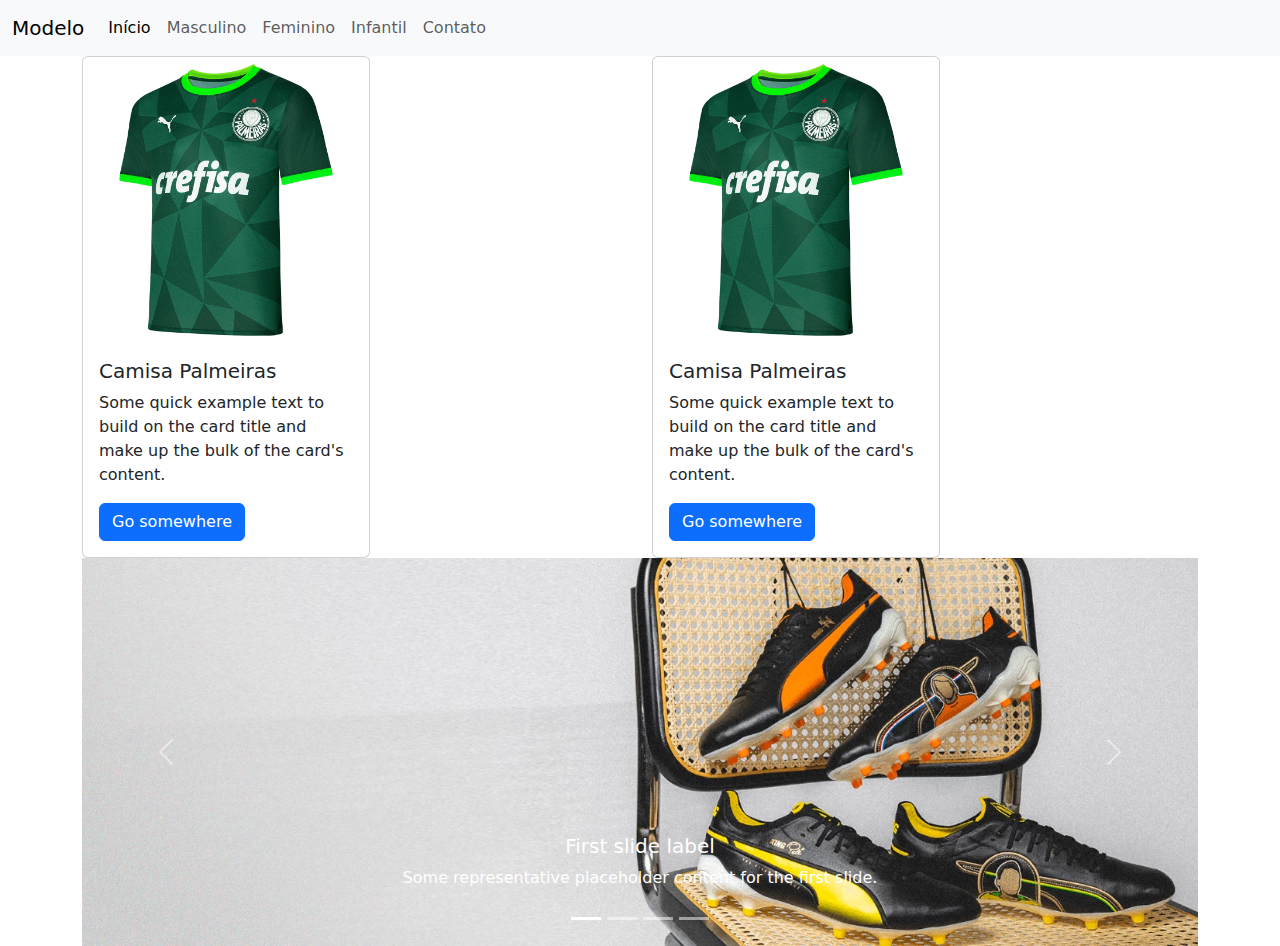
==== index.html @ ab36345a "Primeiro commit" ====
<!DOCTYPE html>
<html lang="pt-br">
<head>
    <meta charset="UTF-8">
    <meta name="viewport" content="width=device-width, initial-scale=1.0">
    <title>Aula 07/03/2024</title>
    <link href="https://cdn.jsdelivr.net/npm/bootstrap@5.3.3/dist/css/bootstrap.min.css" rel="stylesheet" integrity="sha384-QWTKZyjpPEjISv5WaRU9OFeRpok6YctnYmDr5pNlyT2bRjXh0JMhjY6hW+ALEwIH" crossorigin="anonymous">
    <link rel="stylesheet" href="meuestilo.css">
</head>
<body>
    <nav class="navbar navbar-expand-lg bg-body-tertiary">
        <div class="container-fluid">
          <a class="navbar-brand" href="#">Modelo</a>
          <button class="navbar-toggler" type="button" data-bs-toggle="collapse" data-bs-target="#navbarSupportedContent" aria-controls="navbarSupportedContent" aria-expanded="false" aria-label="Toggle navigation">
            <span class="navbar-toggler-icon"></span>
          </button>
          <div class="collapse navbar-collapse" id="navbarSupportedContent">
            <ul class="navbar-nav me-auto mb-2 mb-lg-0">
              <li class="nav-item">
                <a class="nav-link active" aria-current="page" href="index.html">Início</a>
              </li>
              <li class="nav-item">
                <a class="nav-link" href="masculino.html">Masculino</a>
              </li>
              <li class="nav-item">
                <a class="nav-link" href="feminino.html">Feminino</a>
              </li>
              <li class="nav-item">
                <a class="nav-link" href="infantil.html">Infantil</a>
              </li>
              <li class="nav-item">
                <a class="nav-link" href="contato.html">Contato</a>
              </li> 
            </ul>
            
          </div>
        </div>
    </nav>

    <div class="container">
        <div class="row">
            <div class="col">
                <div class="card" style="width: 18rem;">
                    <img src="img/palmeiras.png" class="card-img-top" alt="...">
                    <div class="card-body">
                      <h5 class="card-title">Camisa Palmeiras</h5>
                      <p class="card-text">Some quick example text to build on the card title and make up the bulk of the card's content.</p>
                      <a href="#" class="btn btn-primary">Go somewhere</a>
                    </div>
                </div>
            </div>

            <div class="col">
                <div class="card" style="width: 18rem;">
                    <img src="img/palmeiras.png" class="card-img-top" alt="...">
                    <div class="card-body">
                      <h5 class="card-title">Camisa Palmeiras</h5>
                      <p class="card-text">Some quick example text to build on the card title and make up the bulk of the card's content.</p>
                      <a href="#" class="btn btn-primary">Go somewhere</a>
                    </div>
                </div>
            </div>
        </div>

        <div id="carouselExampleCaptions" class="carousel slide">
            <div class="carousel-indicators">
              <button type="button" data-bs-target="#carouselExampleCaptions" data-bs-slide-to="0" class="active" aria-current="true" aria-label="Slide 1"></button>
              <button type="button" data-bs-target="#carouselExampleCaptions" data-bs-slide-to="1" aria-label="Slide 2"></button>
              <button type="button" data-bs-target="#carouselExampleCaptions" data-bs-slide-to="2" aria-label="Slide 3"></button>
              <button type="button" data-bs-target="#carouselExampleCaptions" data-bs-slide-to="3" aria-label="Slide 3"></button>
            </div>
            <div class="carousel-inner">
              <div class="carousel-item active">
                <img src="img/img_1.webp" class="d-block w-100" alt="...">
                <div class="carousel-caption d-none d-md-block">
                  <h5>First slide label</h5>
                  <p>Some representative placeholder content for the first slide.</p>
                </div>
              </div>
              <div class="carousel-item">
                <img src="img/img_2.webp" class="d-block w-100" alt="...">
                <div class="carousel-caption d-none d-md-block">
                  <h5>Second slide label</h5>
                  <p>Some representative placeholder content for the second slide.</p>
                </div>
              </div>
              <div class="carousel-item">
                <img src="img/img_3.webp" class="d-block w-100" alt="...">
                <div class="carousel-caption d-none d-md-block">
                  <h5>Third slide label</h5>
                  <p>Some representative placeholder content for the third slide.</p>
                </div>
              </div>
              <div class="carousel-item">
                <img src="img/img_4.webp" class="d-block w-100" alt="...">
                <div class="carousel-caption d-none d-md-block">
                  <h5>Third slide label</h5>
                  <p>Some representative placeholder content for the third slide.</p>
                </div>
              </div>
            </div>
            <button class="carousel-control-prev" type="button" data-bs-target="#carouselExampleCaptions" data-bs-slide="prev">
              <span class="carousel-control-prev-icon" aria-hidden="true"></span>
              <span class="visually-hidden">Previous</span>
            </button>
            <button class="carousel-control-next" type="button" data-bs-target="#carouselExampleCaptions" data-bs-slide="next">
              <span class="carousel-control-next-icon" aria-hidden="true"></span>
              <span class="visually-hidden">Next</span>
            </button>
          </div>
    </div>
   

</body>
<script src="https://cdn.jsdelivr.net/npm/bootstrap@5.3.3/dist/js/bootstrap.bundle.min.js" integrity="sha384-YvpcrYf0tY3lHB60NNkmXc5s9fDVZLESaAA55NDzOxhy9GkcIdslK1eN7N6jIeHz" crossorigin="anonymous"></script>
</html>
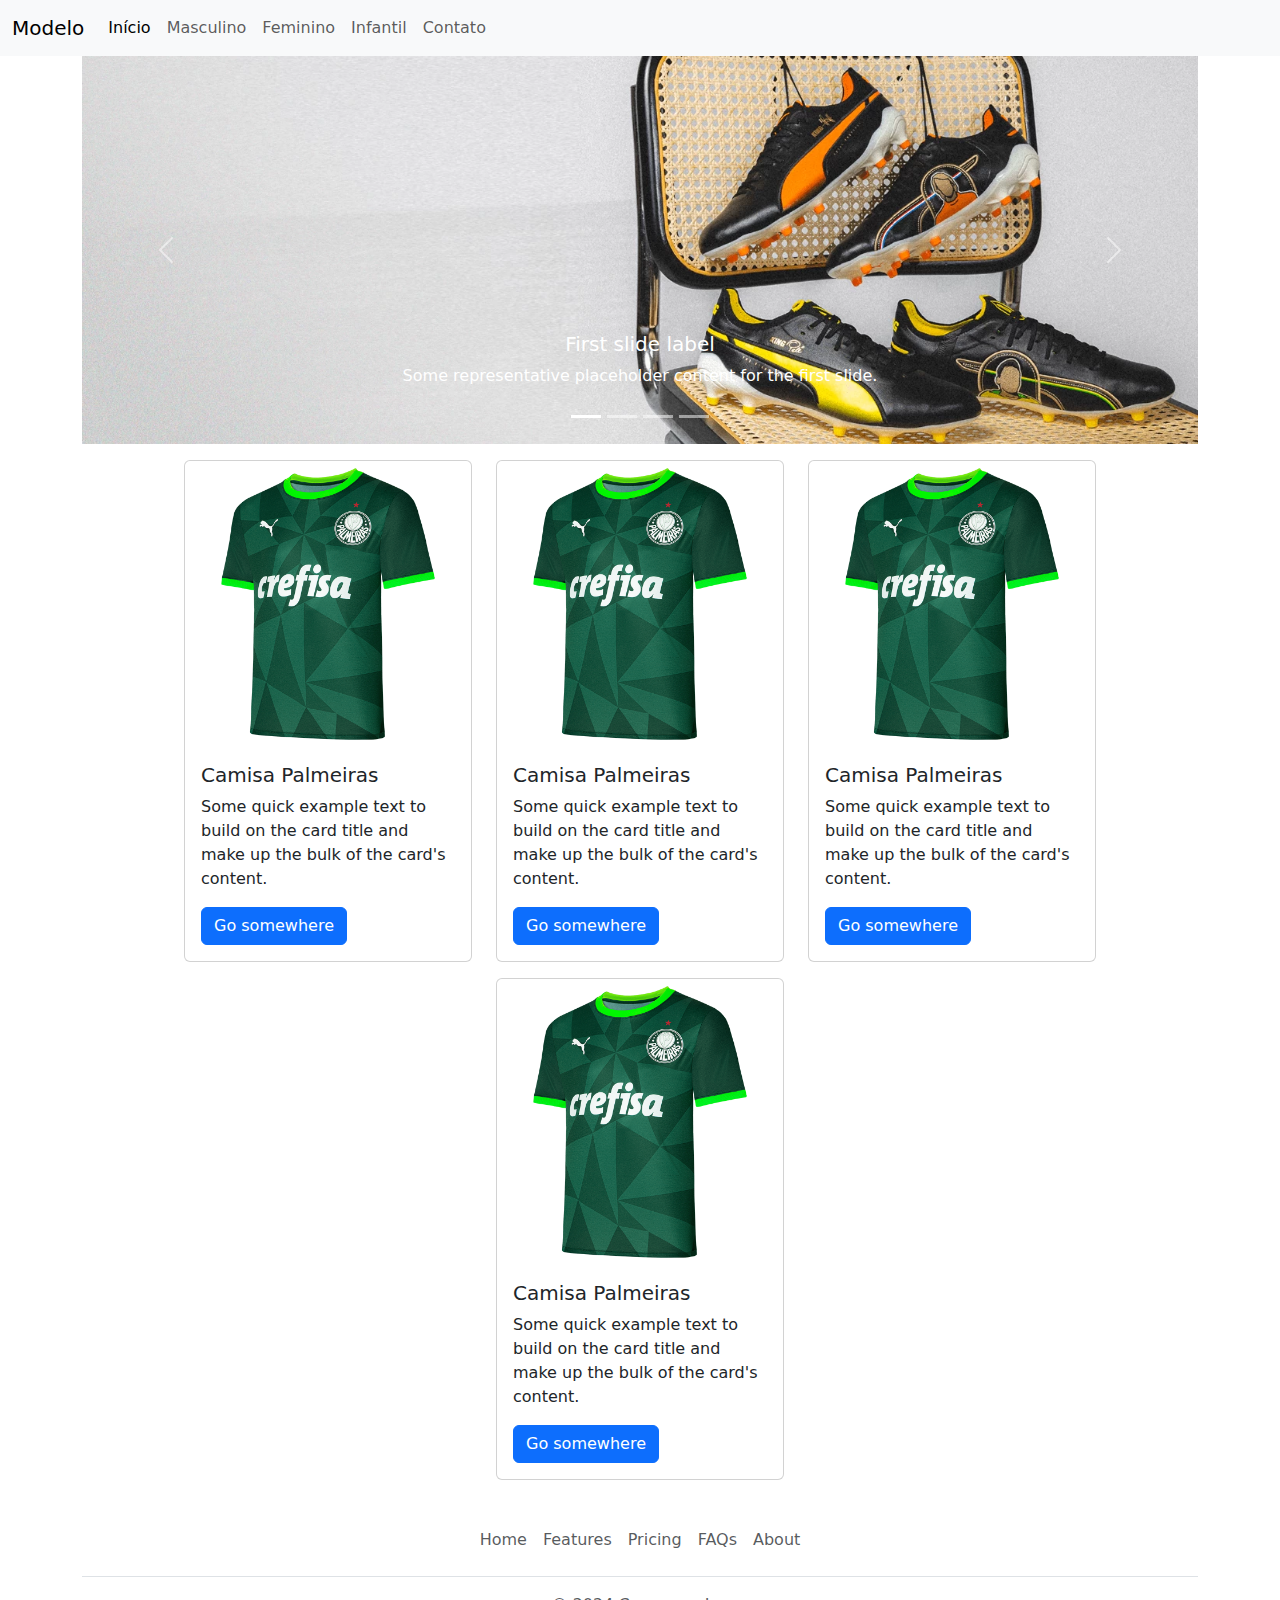
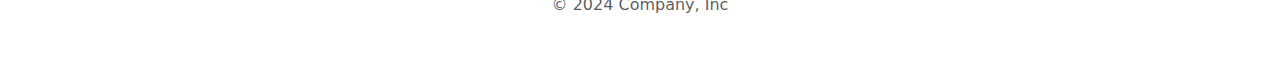
==== commit 0dbd7d12: "Atualização" ====
--- a/index.html
+++ b/index.html
@@ -1,116 +1,174 @@
 <!DOCTYPE html>
 <html lang="pt-br">
+
 <head>
-    <meta charset="UTF-8">
-    <meta name="viewport" content="width=device-width, initial-scale=1.0">
-    <title>Aula 07/03/2024</title>
-    <link href="https://cdn.jsdelivr.net/npm/bootstrap@5.3.3/dist/css/bootstrap.min.css" rel="stylesheet" integrity="sha384-QWTKZyjpPEjISv5WaRU9OFeRpok6YctnYmDr5pNlyT2bRjXh0JMhjY6hW+ALEwIH" crossorigin="anonymous">
-    <link rel="stylesheet" href="meuestilo.css">
+  <meta charset="UTF-8">
+  <meta name="viewport" content="width=device-width, initial-scale=1.0">
+  <title>Aula 07/03/2024</title>
+  <link href="https://cdn.jsdelivr.net/npm/bootstrap@5.3.3/dist/css/bootstrap.min.css" rel="stylesheet"
+    integrity="sha384-QWTKZyjpPEjISv5WaRU9OFeRpok6YctnYmDr5pNlyT2bRjXh0JMhjY6hW+ALEwIH" crossorigin="anonymous">
+  <link href="https://cdnjs.cloudflare.com/ajax/libs/font-awesome/6.1.1/css/all.min.css" rel="stylesheet">
+
+    
+  <link rel="stylesheet" href="meuestilo.css">
 </head>
+
 <body>
-    <nav class="navbar navbar-expand-lg bg-body-tertiary">
-        <div class="container-fluid">
-          <a class="navbar-brand" href="#">Modelo</a>
-          <button class="navbar-toggler" type="button" data-bs-toggle="collapse" data-bs-target="#navbarSupportedContent" aria-controls="navbarSupportedContent" aria-expanded="false" aria-label="Toggle navigation">
-            <span class="navbar-toggler-icon"></span>
-          </button>
-          <div class="collapse navbar-collapse" id="navbarSupportedContent">
-            <ul class="navbar-nav me-auto mb-2 mb-lg-0">
-              <li class="nav-item">
-                <a class="nav-link active" aria-current="page" href="index.html">Início</a>
-              </li>
-              <li class="nav-item">
-                <a class="nav-link" href="masculino.html">Masculino</a>
-              </li>
-              <li class="nav-item">
-                <a class="nav-link" href="feminino.html">Feminino</a>
-              </li>
-              <li class="nav-item">
-                <a class="nav-link" href="infantil.html">Infantil</a>
-              </li>
-              <li class="nav-item">
-                <a class="nav-link" href="contato.html">Contato</a>
-              </li> 
-            </ul>
-            
+  <nav class="navbar navbar-expand-lg bg-body-tertiary">
+    <div class="container-fluid">
+      <a class="navbar-brand" href="index.html">Modelo</a>
+      <button class="navbar-toggler" type="button" data-bs-toggle="collapse" data-bs-target="#navbarSupportedContent"
+        aria-controls="navbarSupportedContent" aria-expanded="false" aria-label="Toggle navigation">
+        <span class="navbar-toggler-icon"></span>
+      </button>
+      <div class="collapse navbar-collapse" id="navbarSupportedContent">
+        <ul class="navbar-nav me-auto mb-2 mb-lg-0">
+          <li class="nav-item">
+            <a class="nav-link active" aria-current="page" href="index.html">Início</a>
+          </li>
+          <li class="nav-item">
+            <a class="nav-link" href="#">Masculino</a>
+          </li>
+          <li class="nav-item">
+            <a class="nav-link" href="#">Feminino</a>
+          </li>
+          <li class="nav-item">
+            <a class="nav-link" href="#">Infantil</a>
+          </li>
+          <li class="nav-item">
+            <a class="nav-link" href="contato.html">Contato</a>
+          </li>
+        </ul>
+
+      </div>
+    </div>
+  </nav>
+
+  <div class="container text-center ">
+    <div id="carouselExampleCaptions" class="carousel slide">
+      <div class="carousel-indicators">
+        <button type="button" data-bs-target="#carouselExampleCaptions" data-bs-slide-to="0" class="active"
+          aria-current="true" aria-label="Slide 1"></button>
+        <button type="button" data-bs-target="#carouselExampleCaptions" data-bs-slide-to="1"
+          aria-label="Slide 2"></button>
+        <button type="button" data-bs-target="#carouselExampleCaptions" data-bs-slide-to="2"
+          aria-label="Slide 3"></button>
+        <button type="button" data-bs-target="#carouselExampleCaptions" data-bs-slide-to="3"
+          aria-label="Slide 3"></button>
+      </div>
+      <div class="carousel-inner">
+        <div class="carousel-item active">
+          <img src="img/img_1.webp" class="d-block w-100" alt="...">
+          <div class="carousel-caption d-none d-md-block">
+            <h5>First slide label</h5>
+            <p>Some representative placeholder content for the first slide.</p>
           </div>
         </div>
-    </nav>
+        <div class="carousel-item">
+          <img src="img/img_2.webp" class="d-block w-100" alt="...">
+          <div class="carousel-caption d-none d-md-block">
+            <h5>Second slide label</h5>
+            <p>Some representative placeholder content for the second slide.</p>
+          </div>
+        </div>
+        <div class="carousel-item">
+          <img src="img/img_3.webp" class="d-block w-100" alt="...">
+          <div class="carousel-caption d-none d-md-block">
+            <h5>Third slide label</h5>
+            <p>Some representative placeholder content for the third slide.</p>
+          </div>
+        </div>
+        <div class="carousel-item">
+          <img src="img/img_4.webp" class="d-block w-100" alt="...">
+          <div class="carousel-caption d-none d-md-block">
+            <h5>Third slide label</h5>
+            <p>Some representative placeholder content for the third slide.</p>
+          </div>
+        </div>
+      </div>
+      <button class="carousel-control-prev" type="button" data-bs-target="#carouselExampleCaptions"
+        data-bs-slide="prev">
+        <span class="carousel-control-prev-icon" aria-hidden="true"></span>
+        <span class="visually-hidden">Previous</span>
+      </button>
+      <button class="carousel-control-next" type="button" data-bs-target="#carouselExampleCaptions"
+        data-bs-slide="next">
+        <span class="carousel-control-next-icon" aria-hidden="true"></span>
+        <span class="visually-hidden">Next</span>
+      </button>
+    </div>
+  </div>
+  <div class="container">
 
-    <div class="container">
-        <div class="row">
-            <div class="col">
-                <div class="card" style="width: 18rem;">
-                    <img src="img/palmeiras.png" class="card-img-top" alt="...">
-                    <div class="card-body">
-                      <h5 class="card-title">Camisa Palmeiras</h5>
-                      <p class="card-text">Some quick example text to build on the card title and make up the bulk of the card's content.</p>
-                      <a href="#" class="btn btn-primary">Go somewhere</a>
-                    </div>
-                </div>
-            </div>
+    <div class="row justify-content-center">
+      
+      <div class="col-auto mt-3">
+        <div class="card" style="width: 18rem;">
+          <img src="img/palmeiras.png" class="card-img-top" alt="...">
+          <div class="card-body">
+            <h5 class="card-title">Camisa Palmeiras</h5>
+            <p class="card-text">Some quick example text to build on the card title and make up the bulk of the card's
+              content.</p>
+            <a href="#" class="btn btn-primary">Go somewhere</a>
+          </div>
+        </div>
+      </div>
 
-            <div class="col">
-                <div class="card" style="width: 18rem;">
-                    <img src="img/palmeiras.png" class="card-img-top" alt="...">
-                    <div class="card-body">
-                      <h5 class="card-title">Camisa Palmeiras</h5>
-                      <p class="card-text">Some quick example text to build on the card title and make up the bulk of the card's content.</p>
-                      <a href="#" class="btn btn-primary">Go somewhere</a>
-                    </div>
-                </div>
-            </div>
+      <div class="col-auto mt-3">
+        <div class="card" style="width: 18rem;">
+          <img src="img/palmeiras.png" class="card-img-top" alt="...">
+          <div class="card-body">
+            <h5 class="card-title">Camisa Palmeiras</h5>
+            <p class="card-text">Some quick example text to build on the card title and make up the bulk of the card's
+              content.</p>
+            <a href="#" class="btn btn-primary">Go somewhere</a>
+          </div>
         </div>
+      </div>
 
-        <div id="carouselExampleCaptions" class="carousel slide">
-            <div class="carousel-indicators">
-              <button type="button" data-bs-target="#carouselExampleCaptions" data-bs-slide-to="0" class="active" aria-current="true" aria-label="Slide 1"></button>
-              <button type="button" data-bs-target="#carouselExampleCaptions" data-bs-slide-to="1" aria-label="Slide 2"></button>
-              <button type="button" data-bs-target="#carouselExampleCaptions" data-bs-slide-to="2" aria-label="Slide 3"></button>
-              <button type="button" data-bs-target="#carouselExampleCaptions" data-bs-slide-to="3" aria-label="Slide 3"></button>
-            </div>
-            <div class="carousel-inner">
-              <div class="carousel-item active">
-                <img src="img/img_1.webp" class="d-block w-100" alt="...">
-                <div class="carousel-caption d-none d-md-block">
-                  <h5>First slide label</h5>
-                  <p>Some representative placeholder content for the first slide.</p>
-                </div>
-              </div>
-              <div class="carousel-item">
-                <img src="img/img_2.webp" class="d-block w-100" alt="...">
-                <div class="carousel-caption d-none d-md-block">
-                  <h5>Second slide label</h5>
-                  <p>Some representative placeholder content for the second slide.</p>
-                </div>
-              </div>
-              <div class="carousel-item">
-                <img src="img/img_3.webp" class="d-block w-100" alt="...">
-                <div class="carousel-caption d-none d-md-block">
-                  <h5>Third slide label</h5>
-                  <p>Some representative placeholder content for the third slide.</p>
-                </div>
-              </div>
-              <div class="carousel-item">
-                <img src="img/img_4.webp" class="d-block w-100" alt="...">
-                <div class="carousel-caption d-none d-md-block">
-                  <h5>Third slide label</h5>
-                  <p>Some representative placeholder content for the third slide.</p>
-                </div>
-              </div>
-            </div>
-            <button class="carousel-control-prev" type="button" data-bs-target="#carouselExampleCaptions" data-bs-slide="prev">
-              <span class="carousel-control-prev-icon" aria-hidden="true"></span>
-              <span class="visually-hidden">Previous</span>
-            </button>
-            <button class="carousel-control-next" type="button" data-bs-target="#carouselExampleCaptions" data-bs-slide="next">
-              <span class="carousel-control-next-icon" aria-hidden="true"></span>
-              <span class="visually-hidden">Next</span>
-            </button>
+      <div class="col-auto mt-3">
+        <div class="card" style="width: 18rem;">
+          <img src="img/palmeiras.png" class="card-img-top" alt="...">
+          <div class="card-body">
+            <h5 class="card-title">Camisa Palmeiras</h5>
+            <p class="card-text">Some quick example text to build on the card title and make up the bulk of the card's
+              content.</p>
+            <a href="#" class="btn btn-primary">Go somewhere</a>
           </div>
+        </div>
+      </div>
+
+      <div class="col-auto mt-3">
+        <div class="card" style="width: 18rem;">
+          <img src="img/palmeiras.png" class="card-img-top" alt="...">
+          <div class="card-body">
+            <h5 class="card-title">Camisa Palmeiras</h5>
+            <p class="card-text">Some quick example text to build on the card title and make up the bulk of the card's
+              content.</p>
+            <a href="#" class="btn btn-primary">Go somewhere</a>
+          </div>
+        </div>
+      </div>
     </div>
-   
+
+
+  </div>
+
+  <div class="container">
+    <footer class="py-3 my-4">
+      <ul class="nav justify-content-center border-bottom pb-3 mb-3">
+        <li class="nav-item"><a href="#" class="nav-link px-2 text-body-secondary">Home</a></li>
+        <li class="nav-item"><a href="#" class="nav-link px-2 text-body-secondary">Features</a></li>
+        <li class="nav-item"><a href="#" class="nav-link px-2 text-body-secondary">Pricing</a></li>
+        <li class="nav-item"><a href="#" class="nav-link px-2 text-body-secondary">FAQs</a></li>
+        <li class="nav-item"><a href="#" class="nav-link px-2 text-body-secondary">About</a></li>
+      </ul>
+      <p class="text-center text-body-secondary">&copy; 2024 Company, Inc</p>
+    </footer>
+  </div>
 
 </body>
-<script src="https://cdn.jsdelivr.net/npm/bootstrap@5.3.3/dist/js/bootstrap.bundle.min.js" integrity="sha384-YvpcrYf0tY3lHB60NNkmXc5s9fDVZLESaAA55NDzOxhy9GkcIdslK1eN7N6jIeHz" crossorigin="anonymous"></script>
+<script src="https://cdn.jsdelivr.net/npm/bootstrap@5.3.3/dist/js/bootstrap.bundle.min.js"
+  integrity="sha384-YvpcrYf0tY3lHB60NNkmXc5s9fDVZLESaAA55NDzOxhy9GkcIdslK1eN7N6jIeHz" crossorigin="anonymous"></script>
+
 </html>--- a/meuestilo.css
+++ b/meuestilo.css
@@ -0,0 +1,3 @@
+.col{
+    margin-top: 20px;
+}